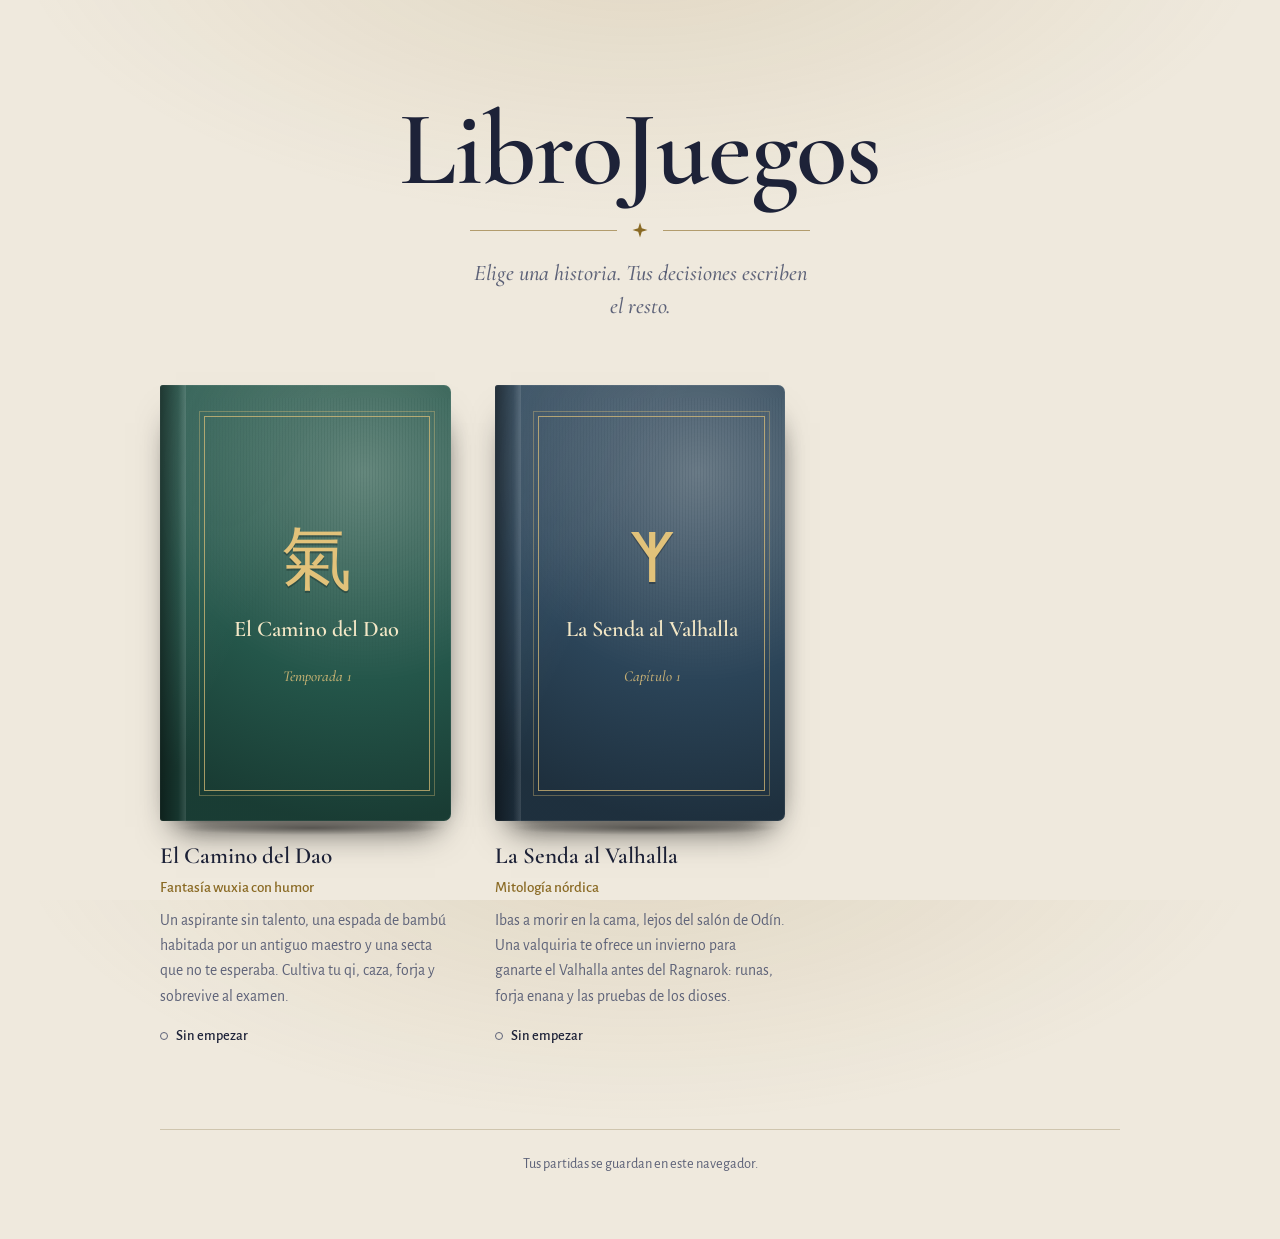
==== index.html @ 54825c0a "Acción automática: Archivos descomprimidos" ====
<!DOCTYPE html>
<html lang="es">
<head>
<meta charset="utf-8">
<meta name="viewport" content="width=device-width, initial-scale=1, viewport-fit=cover">
<title>LibroJuegos</title>
<meta name="description" content="Biblioteca de aventuras de texto interactivas.">
<link rel="icon" href="data:image/svg+xml,<svg xmlns='http://www.w3.org/2000/svg' viewBox='0 0 100 100'><text y='.9em' font-size='90'>📖</text></svg>">
<link rel="preconnect" href="https://fonts.googleapis.com">
<link rel="preconnect" href="https://fonts.gstatic.com" crossorigin>
<link rel="stylesheet" href="https://fonts.googleapis.com/css2?family=Cormorant+Garamond:ital,wght@0,500;0,600;1,500&family=Alegreya+Sans:wght@400;500;700&family=Ma+Shan+Zheng&family=Uncial+Antiqua&family=Noto+Sans+Runic&display=swap">
<style>
:root{
  --fondo:#141a2e;      /* noche índigo */
  --fondo2:#1b2340;
  --texto:#ece4d2;      /* papel */
  --tenue:#9298ad;
  --oro:#c9a75b;        /* dorado de encuadernación */
  --papel:#e9dfc8;
  --linea:#2c3558;
  box-sizing:border-box;
  padding-top:env(safe-area-inset-top,0px);
  padding-bottom:env(safe-area-inset-bottom,0px);
}
@media (prefers-color-scheme:light){
  :root:not([data-theme="dark"]){
    --fondo:#efe9dd;--fondo2:#e5ddcc;--texto:#1d2238;--tenue:#5d6278;
    --oro:#8a6a24;--papel:#fbf7ee;--linea:#cfc5ae;
  }
}
:root[data-theme="dark"]{--fondo:#141a2e;--fondo2:#1b2340;--texto:#ece4d2;--tenue:#9298ad;--oro:#c9a75b;--papel:#e9dfc8;--linea:#2c3558}
html{height:100%;scroll-padding-top:env(safe-area-inset-top,0px)}
*,*::before,*::after{box-sizing:border-box}
body{
  margin:0;min-height:100%;
  background:
    radial-gradient(900px 420px at 50% -8%,color-mix(in srgb,var(--oro) 14%,transparent),transparent 70%),
    var(--fondo);
  color:var(--texto);
  font:400 1.0625rem/1.6 "Alegreya Sans",system-ui,sans-serif;
  -webkit-font-smoothing:antialiased;
}
main{max-width:1040px;margin:0 auto;padding:0 clamp(18px,4vw,40px) 64px}

/* ---------- Cabecera ---------- */
header{text-align:center;padding:clamp(48px,11vh,110px) 0 clamp(36px,7vh,64px)}
h1{
  margin:0;
  font:600 clamp(3.2rem,11vw,6.6rem)/.95 "Cormorant Garamond",Georgia,serif;
  letter-spacing:-.01em;
  color:var(--texto);
}
.filete{
  display:flex;align-items:center;justify-content:center;gap:14px;
  margin:22px auto 18px;max-width:340px;color:var(--oro);
}
.filete::before,.filete::after{content:"";flex:1;height:1px;background:currentColor;opacity:.6}
.filete svg{width:18px;height:18px;flex:none}
.lema{
  margin:0 auto;max-width:34ch;
  font:italic 500 clamp(1.15rem,2.6vw,1.4rem)/1.45 "Cormorant Garamond",Georgia,serif;
  color:var(--tenue);
}

/* ---------- Estantería ---------- */
.estante{
  list-style:none;margin:0;padding:0;
  display:grid;gap:clamp(36px,5vw,56px) clamp(24px,4vw,44px);
  grid-template-columns:repeat(auto-fill,minmax(210px,1fr));
}
.estante>li{display:flex}
.libro{
  display:flex;flex-direction:column;width:100%;
  color:inherit;text-decoration:none;border-radius:6px;
}
.libro:focus-visible{outline:2px solid var(--oro);outline-offset:8px}

/* Volumen 3D: hojas detrás, tapa delante */
.volumen{position:relative;aspect-ratio:2/3;perspective:1400px;margin-bottom:22px}
.volumen::before{ /* bloque de hojas */
  content:"";position:absolute;inset:3% 0 3% 4%;
  border-radius:2px 5px 5px 2px;
  background:repeating-linear-gradient(90deg,var(--papel) 0 2px,color-mix(in srgb,var(--papel) 82%,#000) 2px 3px);
  box-shadow:0 18px 30px -14px rgba(0,0,0,.55);
}
.volumen::after{ /* sombra en la balda */
  content:"";position:absolute;left:6%;right:2%;bottom:-14px;height:14px;
  background:radial-gradient(closest-side,rgba(0,0,0,.4),transparent);
}
.tapa{
  --c:#2f4a6b;
  position:absolute;inset:0;
  border-radius:3px 7px 7px 3px;
  background:
    linear-gradient(115deg,rgba(255,255,255,.10),transparent 40%),
    radial-gradient(120% 80% at 70% 20%,color-mix(in srgb,var(--c) 70%,#fff 10%),var(--c) 60%,color-mix(in srgb,var(--c) 70%,#000));
  color:#f1e6c8;
  transform-origin:left center;
  transition:transform .55s cubic-bezier(.2,.7,.2,1),box-shadow .55s;
  box-shadow:0 22px 34px -16px rgba(0,0,0,.7),inset 0 0 0 1px rgba(255,255,255,.06);
  overflow:hidden;
}
.tapa .portada{position:absolute;inset:0;width:100%;height:100%;object-fit:cover}
.lomo{
  position:absolute;left:0;top:0;bottom:0;width:9%;
  background:linear-gradient(90deg,rgba(0,0,0,.45),rgba(0,0,0,.12) 70%,rgba(255,255,255,.12));
}
.marco{
  position:absolute;inset:7% 7% 7% 15%;
  border:1px solid color-mix(in srgb,#e2c27a 70%,transparent);
  outline:1px solid color-mix(in srgb,#e2c27a 35%,transparent);outline-offset:4px;
  display:flex;flex-direction:column;align-items:center;justify-content:center;
  text-align:center;padding:10% 8%;gap:8%;
}
.emblema{
  font:400 clamp(3rem,9vw,4.4rem)/1 "Ma Shan Zheng","Noto Sans Runic","Cormorant Garamond",serif;
  color:#e2c27a;text-shadow:0 2px 0 rgba(0,0,0,.25);
}
.t-titulo{
  font:600 clamp(1.15rem,2.4vw,1.4rem)/1.15 "Cormorant Garamond",Georgia,serif;
  color:#f3e7c6;text-wrap:balance;
}
.t-sub{font:italic 500 .95rem/1.3 "Cormorant Garamond",Georgia,serif;color:#e2c27a;opacity:.85}

.libro:hover .tapa,.libro:focus-visible .tapa{
  transform:rotateY(-22deg);
  box-shadow:14px 22px 34px -14px rgba(0,0,0,.7),inset 0 0 0 1px rgba(255,255,255,.06);
}

/* Ficha bajo el libro */
.ficha h2{margin:0 0 6px;font:600 1.45rem/1.15 "Cormorant Garamond",Georgia,serif}
.ficha .genero{margin:0 0 8px;color:var(--oro);font-weight:500;font-size:.95rem}
.ficha .resumen{margin:0 0 12px;color:var(--tenue);font-size:.98rem;max-width:42ch}
.estado{
  display:inline-flex;align-items:center;gap:8px;margin:0;
  font-size:.9rem;font-weight:500;color:var(--texto);
}
.estado::before{content:"";width:8px;height:8px;border-radius:50%;border:1.5px solid var(--tenue)}
.estado.en-curso::before{background:var(--oro);border-color:var(--oro)}

/* En preparación */
.libro.inactivo{cursor:default}
.libro.inactivo .tapa{filter:grayscale(.85) brightness(.75)}
.libro.inactivo .ficha h2,.libro.inactivo .ficha .genero{color:var(--tenue)}

.vacio{text-align:center;color:var(--tenue);padding:40px 0}

footer{
  margin-top:clamp(56px,9vh,96px);padding-top:22px;border-top:1px solid var(--linea);
  text-align:center;color:var(--tenue);font-size:.9rem;
}

/* Entrada: los libros se colocan en la estantería una sola vez */
@keyframes colocar{from{opacity:0;transform:translateY(18px)}}
.estante>li{animation:colocar .7s cubic-bezier(.2,.7,.2,1) both;animation-delay:calc(var(--i,0) * 90ms + 150ms)}
@media (prefers-reduced-motion:reduce){
  .estante>li{animation:none}
  .tapa{transition:none}
  .libro:hover .tapa,.libro:focus-visible .tapa{transform:none}
}
@media (max-width:480px){
  .estante{grid-template-columns:repeat(2,1fr);gap:32px 18px}
  .ficha h2{font-size:1.2rem}
  .ficha .resumen{font-size:.92rem}
}
</style>
</head>
<body>
<main>
  <header>
    <h1>LibroJuegos</h1>
    <div class="filete" aria-hidden="true">
      <svg viewBox="0 0 24 24" fill="currentColor"><path d="M12 2l2.4 7.6L22 12l-7.6 2.4L12 22l-2.4-7.6L2 12l7.6-2.4z"/></svg>
    </div>
    <p class="lema">Elige una historia. Tus decisiones escriben el resto.</p>
  </header>

  <ul class="estante" id="estante" aria-label="Historias disponibles"></ul>

  <footer>Tus partidas se guardan en este navegador.</footer>
</main>

<script>
/* ============================================================
   CATÁLOGO DE LIBROJUEGOS
   Para añadir una historia nueva:
   1. Crea su carpeta junto a "Camino-Dao" (p. ej. "La-Torre-Hueca/index.html").
   2. Copia un bloque de abajo y cambia los datos.
   Campos:
     carpeta     → nombre exacto de la carpeta (se abre carpeta/index.html)
     titulo      → título en la portada y en la ficha
     subtitulo   → línea pequeña bajo el título de la portada (opcional)
     genero      → texto corto bajo el título de la ficha
     resumen     → una o dos frases
     emblema     → símbolo grande de la portada (un carácter o emoji)
     color       → color de la tapa (hex)
     portada     → imagen opcional, ruta relativa (sustituye al diseño de tapa)
     guardado    → clave de localStorage de la partida (opcional)
     progreso    → función que recibe la partida guardada y devuelve un texto (opcional)
     proximamente→ true para mostrarla en la estantería sin enlace
   ============================================================ */
const LIBROS = [
  {
    carpeta: 'Camino-Dao',
    titulo: 'El Camino del Dao',
    subtitulo: 'Temporada 1',
    genero: 'Fantasía wuxia con humor',
    resumen: 'Un aspirante sin talento, una espada de bambú habitada por un antiguo maestro y una secta que no te esperaba. Cultiva tu qi, caza, forja y sobrevive al examen.',
    emblema: '氣',
    color: '#24564a',
    guardado: 'qi-silente-v2',
    progreso: s => s && s.dia ? `Partida en curso: día ${s.dia}` : 'Partida en curso'
  },
  {
    carpeta: 'Senda-Valhalla',
    titulo: 'La Senda al Valhalla',
    subtitulo: 'Capítulo 1',
    genero: 'Mitología nórdica',
    resumen: 'Ibas a morir en la cama, lejos del salón de Odín. Una valquiria te ofrece un invierno para ganarte el Valhalla antes del Ragnarok: runas, forja enana y las pruebas de los dioses.',
    emblema: 'ᛉ',
    color: '#2b4458',
    guardado: 'senda-valhalla-v1',
    progreso: s => s && s.nom ? `Partida en curso: ${s.nom}, día ${s.dia}` : 'Partida en curso',
  },
  // {
  //   carpeta: 'Otra-Historia',
  //   titulo: 'Título de la nueva historia',
  //   subtitulo: 'Libro 1',
  //   genero: 'Misterio',
  //   resumen: 'Breve descripción.',
  //   emblema: '✦',
  //   color: '#5a2b3a',
  //   proximamente: true
  // },
];

function leerPartida(clave){
  if(!clave) return null;
  try{
    const s = localStorage.getItem(clave);
    return s ? JSON.parse(s) : null;
  }catch(e){ return null; }
}

function esc(t){
  return String(t ?? '').replace(/[&<>"']/g, c => ({'&':'&amp;','<':'&lt;','>':'&gt;','"':'&quot;',"'":'&#39;'}[c]));
}

function pintar(){
  const estante = document.getElementById('estante');
  if(!LIBROS.length){
    estante.outerHTML = '<p class="vacio">Aún no hay historias. Añade la primera en el catálogo de este archivo.</p>';
    return;
  }
  estante.innerHTML = LIBROS.map((l, i) => {
    const partida = l.proximamente ? null : leerPartida(l.guardado);
    let estado;
    if(l.proximamente) estado = '<p class="estado">En preparación</p>';
    else if(partida){
      let txt = 'Partida en curso';
      try{ if(l.progreso) txt = l.progreso(partida); }catch(e){}
      estado = `<p class="estado en-curso">${esc(txt)}</p>`;
    }
    else estado = '<p class="estado">Sin empezar</p>';

    const tapa = `
      <div class="volumen" aria-hidden="true">
        <div class="tapa" style="--c:${esc(l.color || '#2f4a6b')}">
          ${l.portada ? `<img class="portada" src="${esc(l.portada)}" alt="">` : `
          <span class="lomo"></span>
          <div class="marco">
            <span class="emblema">${esc(l.emblema || '✦')}</span>
            <span class="t-titulo">${esc(l.titulo)}</span>
            ${l.subtitulo ? `<span class="t-sub">${esc(l.subtitulo)}</span>` : ''}
          </div>`}
        </div>
      </div>`;
    const ficha = `
      <div class="ficha">
        <h2>${esc(l.titulo)}</h2>
        ${l.genero ? `<p class="genero">${esc(l.genero)}</p>` : ''}
        ${l.resumen ? `<p class="resumen">${esc(l.resumen)}</p>` : ''}
        ${estado}
      </div>`;

    return l.proximamente
      ? `<li style="--i:${i}"><div class="libro inactivo" aria-disabled="true">${tapa}${ficha}</div></li>`
      : `<li style="--i:${i}"><a class="libro" href="${encodeURI(l.carpeta)}/index.html">${tapa}${ficha}</a></li>`;
  }).join('');
}

pintar();
/* Al volver con el botón Atrás, refresca el estado de las partidas */
window.addEventListener('pageshow', e => { if(e.persisted) pintar(); });
</script>
</body>
</html>
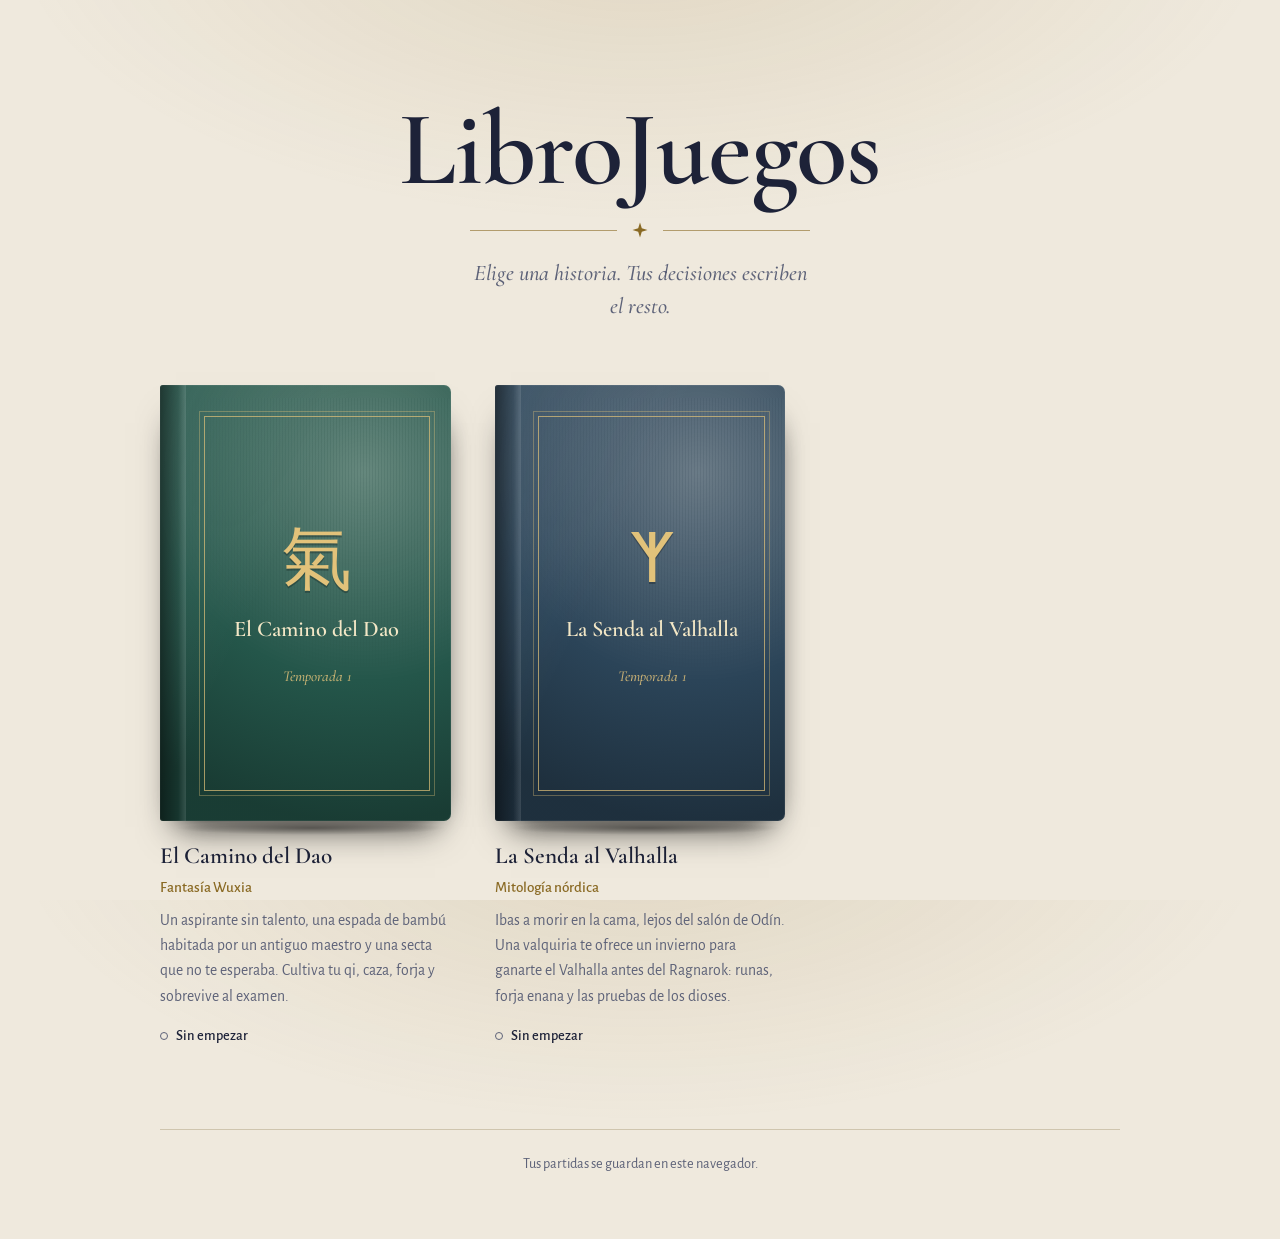
==== commit 4ee4e5c9: "Update genre and subtitle in index.html" ====
--- a/index.html
+++ b/index.html
@@ -204,17 +204,17 @@
     carpeta: 'Camino-Dao',
     titulo: 'El Camino del Dao',
     subtitulo: 'Temporada 1',
-    genero: 'Fantasía wuxia con humor',
+    genero: 'Fantasía Wuxia',
     resumen: 'Un aspirante sin talento, una espada de bambú habitada por un antiguo maestro y una secta que no te esperaba. Cultiva tu qi, caza, forja y sobrevive al examen.',
     emblema: '氣',
     color: '#24564a',
-    guardado: 'qi-silente-v2',
+    guardado: 'camino-dao-v1',
     progreso: s => s && s.dia ? `Partida en curso: día ${s.dia}` : 'Partida en curso'
   },
   {
     carpeta: 'Senda-Valhalla',
     titulo: 'La Senda al Valhalla',
-    subtitulo: 'Capítulo 1',
+    subtitulo: 'Temporada 1',
     genero: 'Mitología nórdica',
     resumen: 'Ibas a morir en la cama, lejos del salón de Odín. Una valquiria te ofrece un invierno para ganarte el Valhalla antes del Ragnarok: runas, forja enana y las pruebas de los dioses.',
     emblema: 'ᛉ',
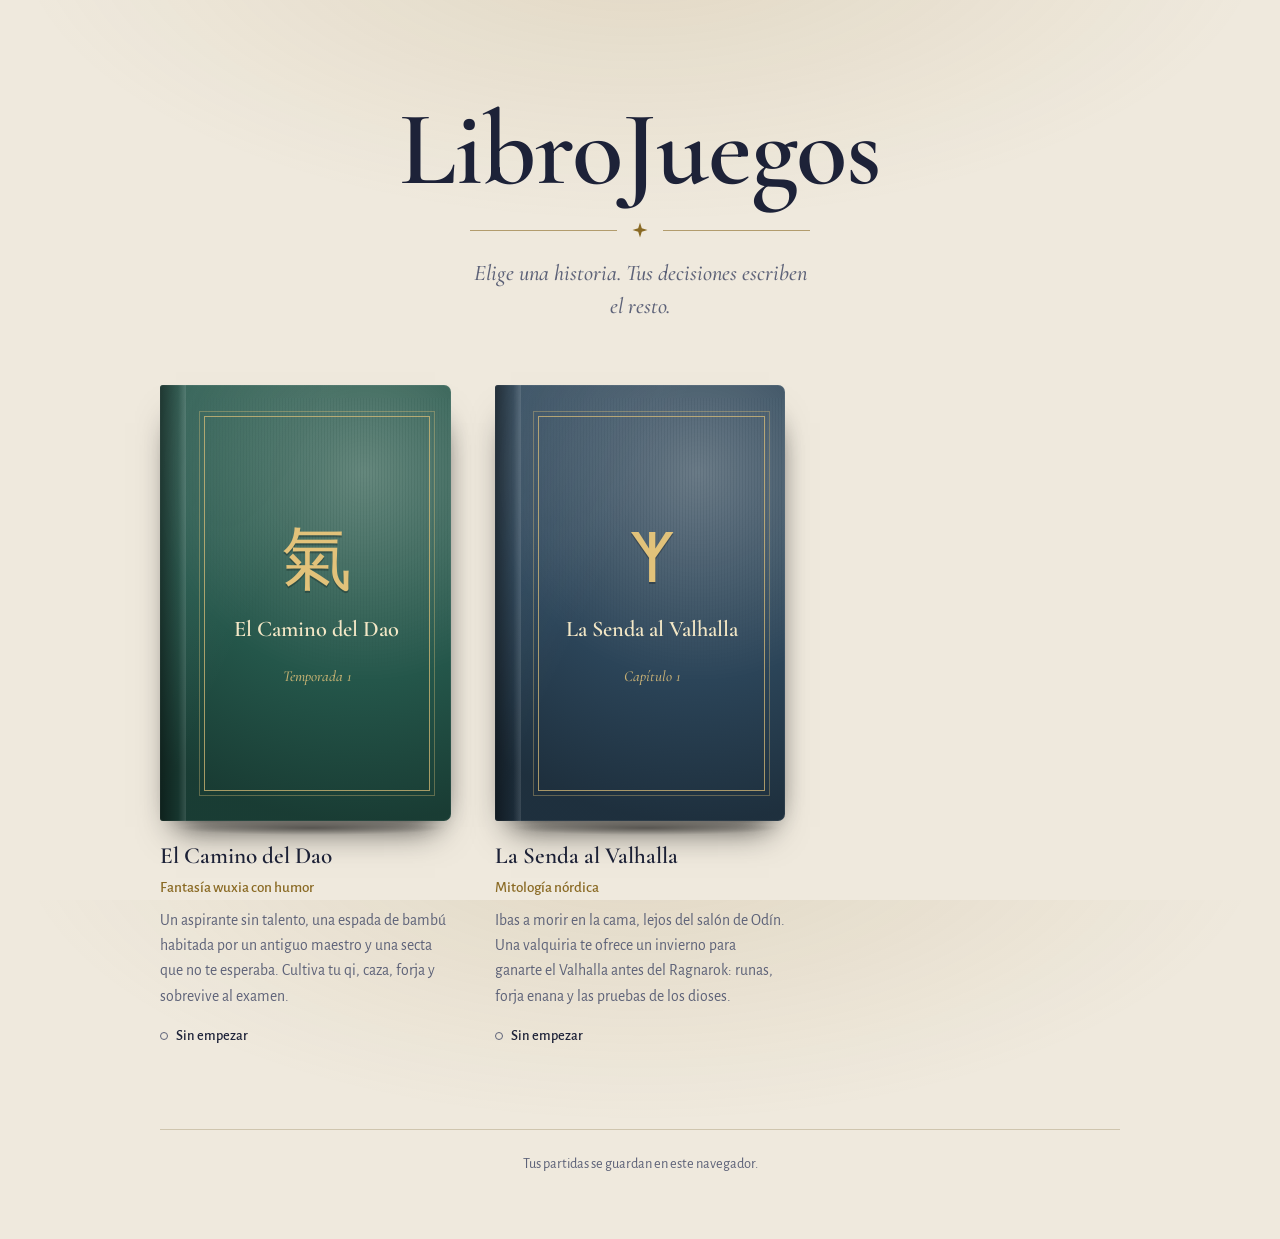
==== commit 4fba3474: "Acción automática: Archivos descomprimidos" ====
--- a/index.html
+++ b/index.html
@@ -204,7 +204,7 @@
     carpeta: 'Camino-Dao',
     titulo: 'El Camino del Dao',
     subtitulo: 'Temporada 1',
-    genero: 'Fantasía Wuxia',
+    genero: 'Fantasía wuxia con humor',
     resumen: 'Un aspirante sin talento, una espada de bambú habitada por un antiguo maestro y una secta que no te esperaba. Cultiva tu qi, caza, forja y sobrevive al examen.',
     emblema: '氣',
     color: '#24564a',
@@ -214,7 +214,7 @@
   {
     carpeta: 'Senda-Valhalla',
     titulo: 'La Senda al Valhalla',
-    subtitulo: 'Temporada 1',
+    subtitulo: 'Capítulo 1',
     genero: 'Mitología nórdica',
     resumen: 'Ibas a morir en la cama, lejos del salón de Odín. Una valquiria te ofrece un invierno para ganarte el Valhalla antes del Ragnarok: runas, forja enana y las pruebas de los dioses.',
     emblema: 'ᛉ',
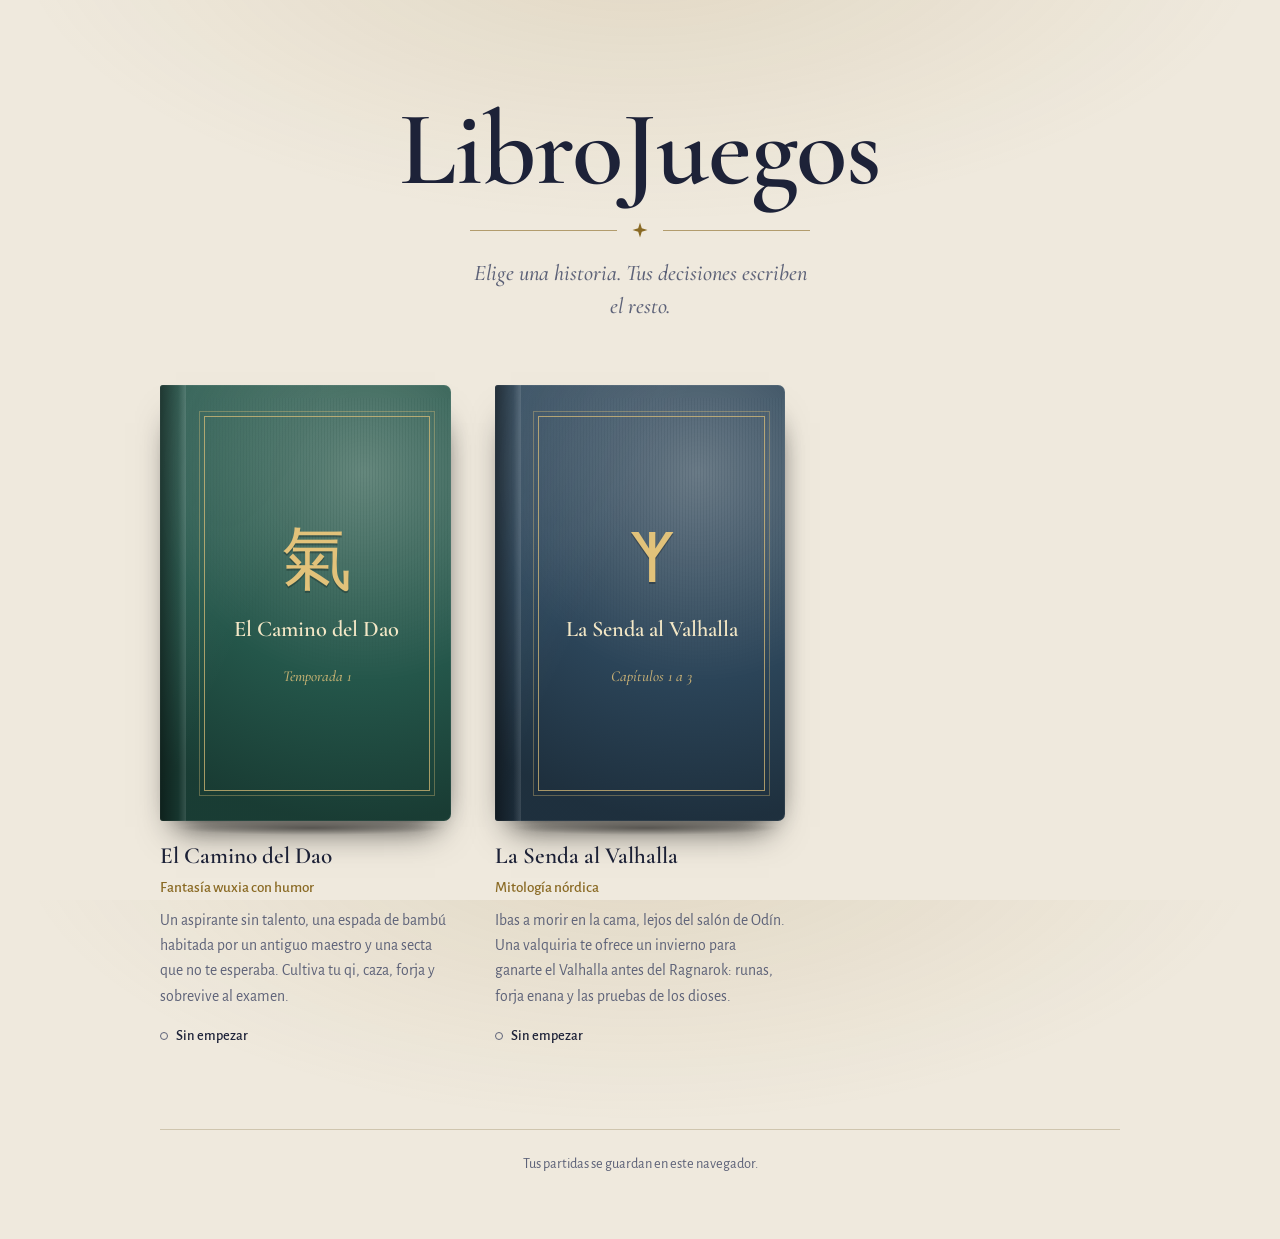
==== commit 749dd7fb: "Acción automática: Archivos descomprimidos" ====
--- a/index.html
+++ b/index.html
@@ -214,7 +214,7 @@
   {
     carpeta: 'Senda-Valhalla',
     titulo: 'La Senda al Valhalla',
-    subtitulo: 'Capítulo 1',
+    subtitulo: 'Capítulos 1 a 3',
     genero: 'Mitología nórdica',
     resumen: 'Ibas a morir en la cama, lejos del salón de Odín. Una valquiria te ofrece un invierno para ganarte el Valhalla antes del Ragnarok: runas, forja enana y las pruebas de los dioses.',
     emblema: 'ᛉ',
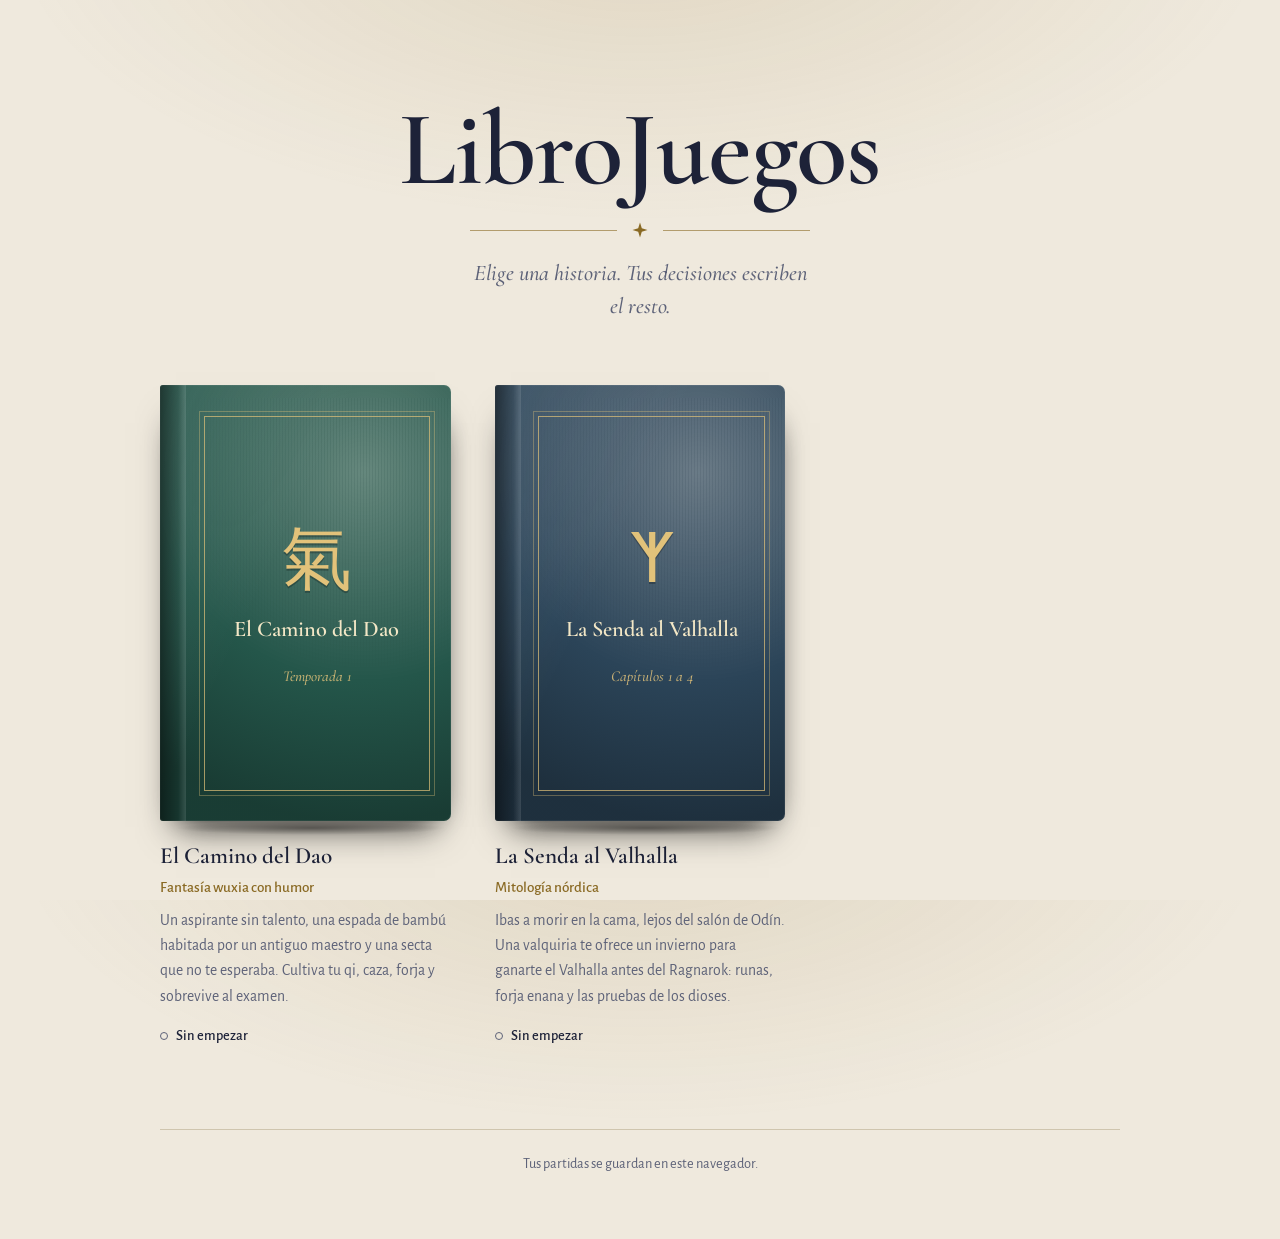
==== commit 642633ba: "Acción automática: Archivos descomprimidos" ====
--- a/index.html
+++ b/index.html
@@ -214,7 +214,7 @@
   {
     carpeta: 'Senda-Valhalla',
     titulo: 'La Senda al Valhalla',
-    subtitulo: 'Capítulos 1 a 3',
+    subtitulo: 'Capítulos 1 a 4',
     genero: 'Mitología nórdica',
     resumen: 'Ibas a morir en la cama, lejos del salón de Odín. Una valquiria te ofrece un invierno para ganarte el Valhalla antes del Ragnarok: runas, forja enana y las pruebas de los dioses.',
     emblema: 'ᛉ',
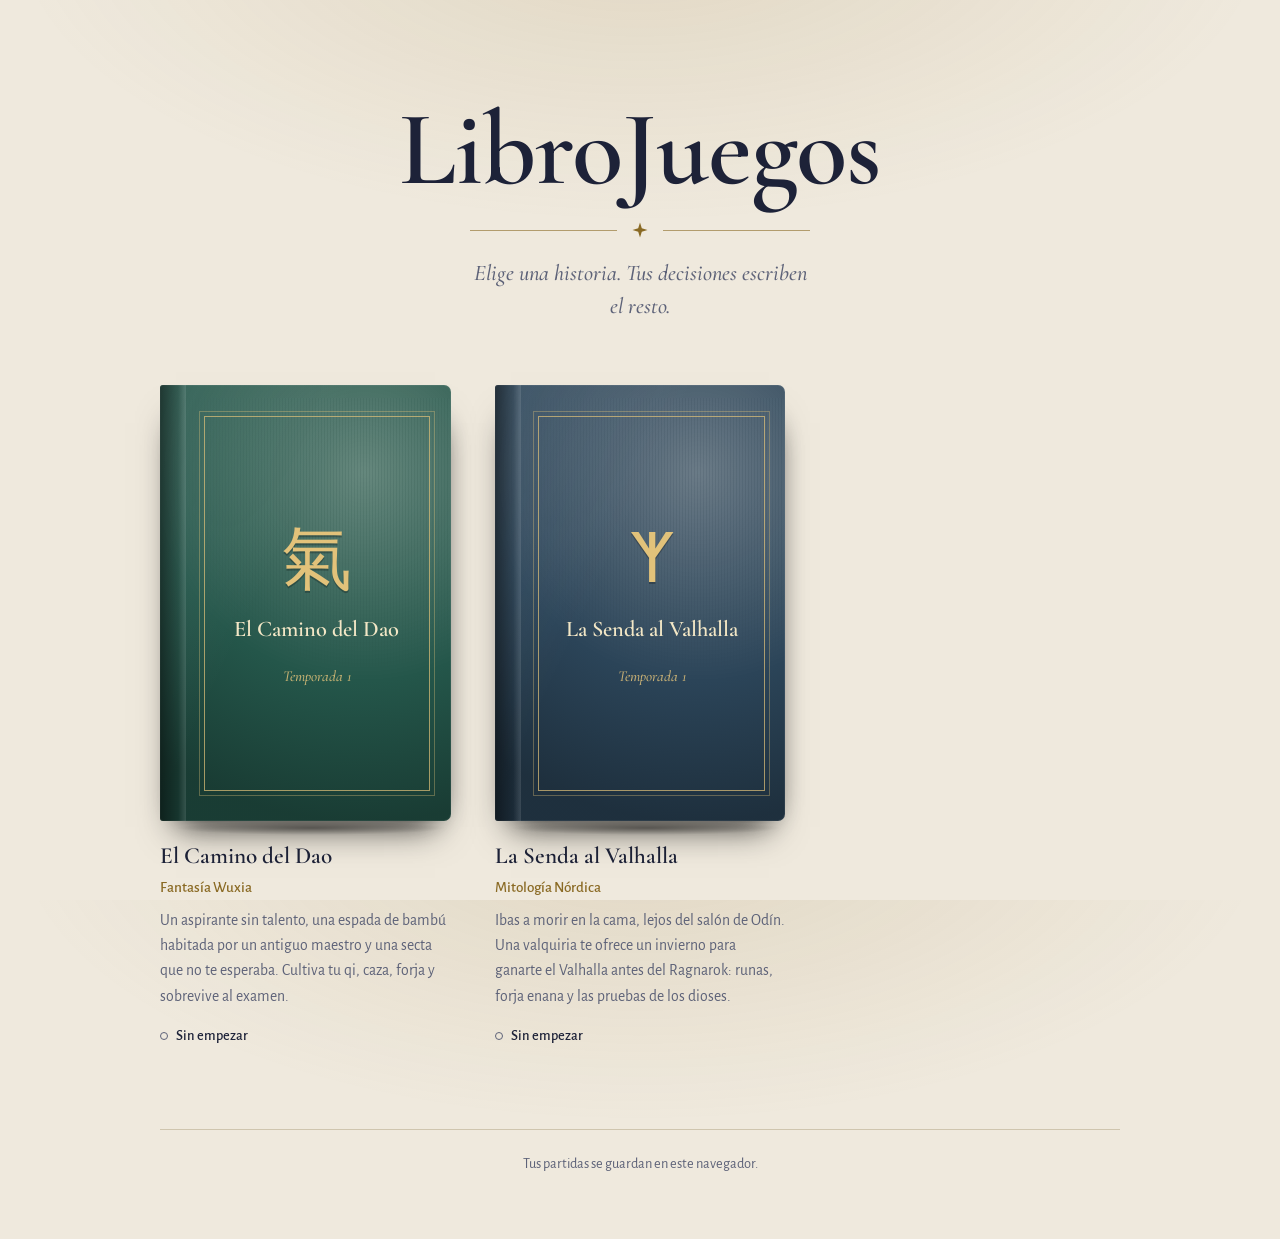
==== commit 644e07e1: "Update index.html" ====
--- a/index.html
+++ b/index.html
@@ -204,7 +204,7 @@
     carpeta: 'Camino-Dao',
     titulo: 'El Camino del Dao',
     subtitulo: 'Temporada 1',
-    genero: 'Fantasía wuxia con humor',
+    genero: 'Fantasía Wuxia',
     resumen: 'Un aspirante sin talento, una espada de bambú habitada por un antiguo maestro y una secta que no te esperaba. Cultiva tu qi, caza, forja y sobrevive al examen.',
     emblema: '氣',
     color: '#24564a',
@@ -214,8 +214,8 @@
   {
     carpeta: 'Senda-Valhalla',
     titulo: 'La Senda al Valhalla',
-    subtitulo: 'Capítulos 1 a 4',
-    genero: 'Mitología nórdica',
+    subtitulo: 'Temporada 1',
+    genero: 'Mitología Nórdica',
     resumen: 'Ibas a morir en la cama, lejos del salón de Odín. Una valquiria te ofrece un invierno para ganarte el Valhalla antes del Ragnarok: runas, forja enana y las pruebas de los dioses.',
     emblema: 'ᛉ',
     color: '#2b4458',
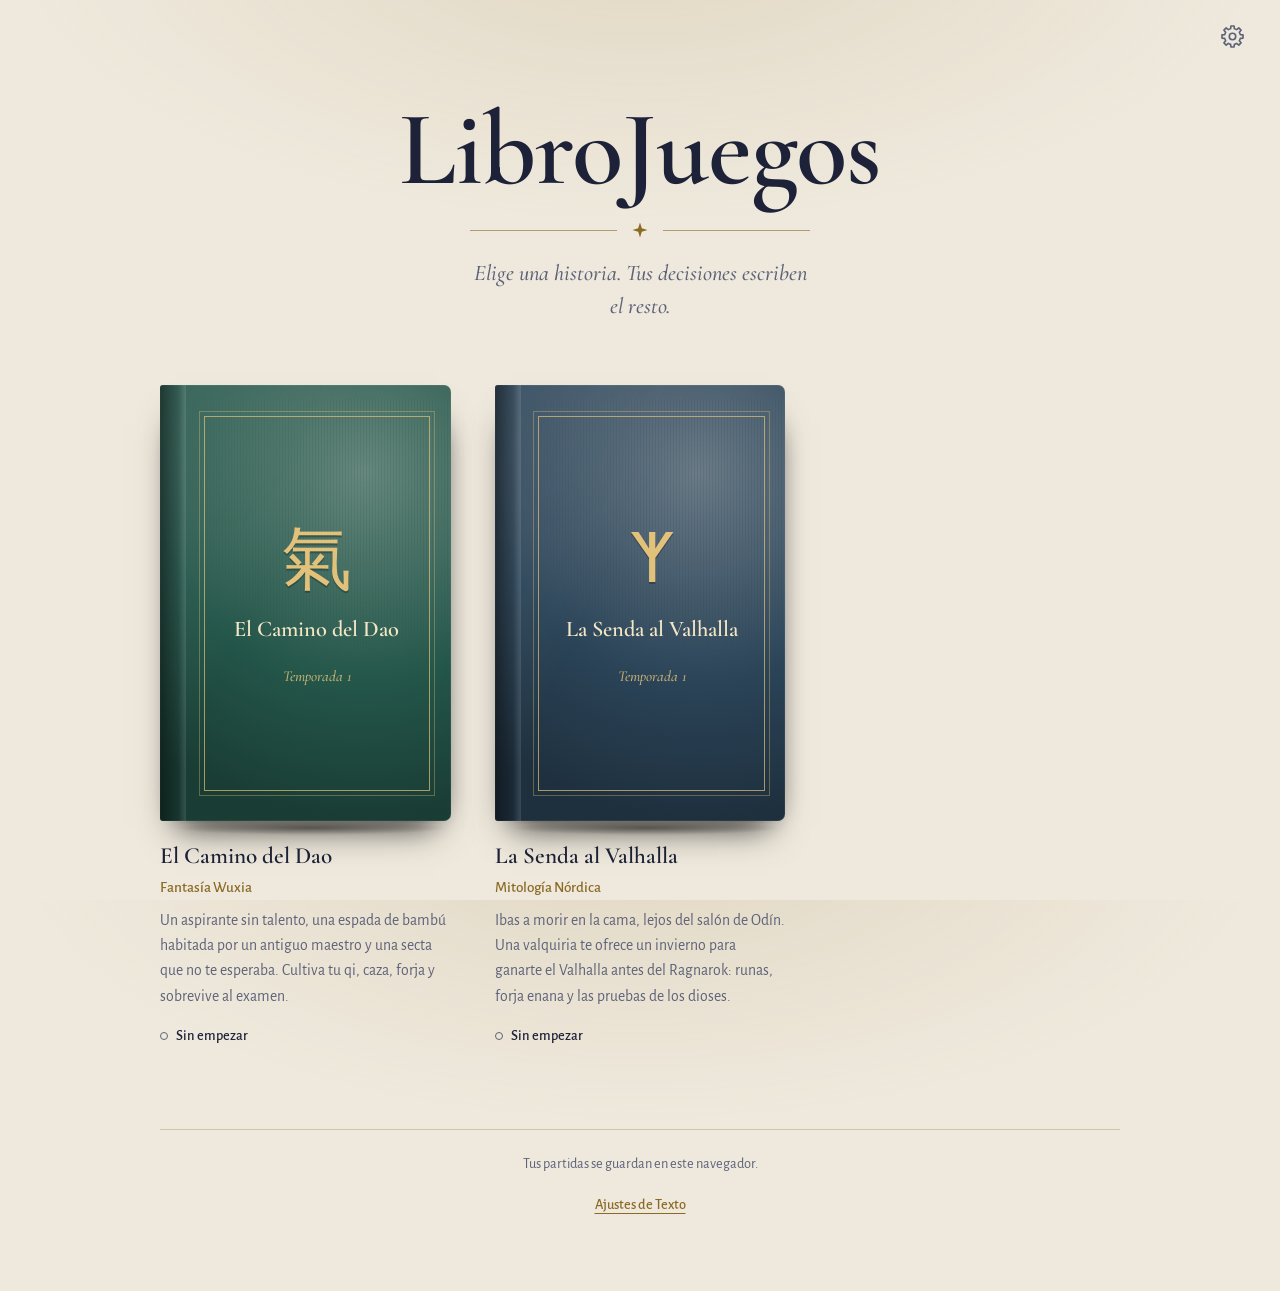
==== commit 46edda44: "Acción automática: Archivos descomprimidos" ====
--- a/index.html
+++ b/index.html
@@ -8,7 +8,8 @@
 <link rel="icon" href="data:image/svg+xml,<svg xmlns='http://www.w3.org/2000/svg' viewBox='0 0 100 100'><text y='.9em' font-size='90'>📖</text></svg>">
 <link rel="preconnect" href="https://fonts.googleapis.com">
 <link rel="preconnect" href="https://fonts.gstatic.com" crossorigin>
-<link rel="stylesheet" href="https://fonts.googleapis.com/css2?family=Cormorant+Garamond:ital,wght@0,500;0,600;1,500&family=Alegreya+Sans:wght@400;500;700&family=Ma+Shan+Zheng&family=Uncial+Antiqua&family=Noto+Sans+Runic&display=swap">
+<link rel="stylesheet" href="https://fonts.googleapis.com/css2?family=Cormorant+Garamond:ital,wght@0,500;0,600;1,500&family=Alegreya:ital,wght@0,400;0,500;1,400&family=Alegreya+Sans:wght@400;500;700&family=Ma+Shan+Zheng&family=Uncial+Antiqua&family=Noto+Sans+Runic&display=swap">
+<script src="comun/ajustes.js"></script>
 <style>
 :root{
   --fondo:#141a2e;      /* noche índigo */
@@ -18,6 +19,8 @@
   --oro:#c9a75b;        /* dorado de encuadernación */
   --papel:#e9dfc8;
   --linea:#2c3558;
+  --f-texto:"Alegreya",Georgia,serif;                 /* lectura (los ajustes la sustituyen) */
+  --f-ui:"Alegreya Sans",system-ui,sans-serif;       /* interfaz (los ajustes la sustituyen) */
   box-sizing:border-box;
   padding-top:env(safe-area-inset-top,0px);
   padding-bottom:env(safe-area-inset-bottom,0px);
@@ -32,12 +35,12 @@
 html{height:100%;scroll-padding-top:env(safe-area-inset-top,0px)}
 *,*::before,*::after{box-sizing:border-box}
 body{
-  margin:0;min-height:100%;
+  margin:0;min-height:100%;position:relative;
   background:
     radial-gradient(900px 420px at 50% -8%,color-mix(in srgb,var(--oro) 14%,transparent),transparent 70%),
     var(--fondo);
   color:var(--texto);
-  font:400 1.0625rem/1.6 "Alegreya Sans",system-ui,sans-serif;
+  font:400 1.0625rem/1.6 var(--f-ui);
   -webkit-font-smoothing:antialiased;
 }
 main{max-width:1040px;margin:0 auto;padding:0 clamp(18px,4vw,40px) 64px}
@@ -46,7 +49,8 @@
 header{text-align:center;padding:clamp(48px,11vh,110px) 0 clamp(36px,7vh,64px)}
 h1{
   margin:0;
-  font:600 clamp(3.2rem,11vw,6.6rem)/.95 "Cormorant Garamond",Georgia,serif;
+  /* el tope en vw evita que el título se salga de pantallas estrechas con texto grande */
+  font:600 min(clamp(3.2rem,11vw,6.6rem),15vw)/.95 "Cormorant Garamond",Georgia,serif;
   letter-spacing:-.01em;
   color:var(--texto);
 }
@@ -149,6 +153,27 @@
   margin-top:clamp(56px,9vh,96px);padding-top:22px;border-top:1px solid var(--linea);
   text-align:center;color:var(--tenue);font-size:.9rem;
 }
+footer p{margin:0}
+
+/* ---------- Ajustes de texto: enlace del pie y engranaje ---------- */
+.enlace-aj{
+  margin:8px 0 0;padding:10px 12px;min-height:44px;
+  background:none;border:0;border-radius:6px;cursor:pointer;
+  font:inherit;font-weight:500;color:var(--oro);
+  text-decoration:underline;text-underline-offset:4px;text-decoration-thickness:1px;
+}
+.enlace-aj:hover{color:var(--texto)}
+.enlace-aj:focus-visible,.aj-icono:focus-visible{outline:2px solid var(--oro);outline-offset:2px}
+.aj-icono{
+  position:absolute;top:14px;right:clamp(10px,3vw,26px);z-index:5;
+  display:grid;place-items:center;width:44px;height:44px;padding:0;
+  background:none;border:1px solid transparent;border-radius:50%;
+  color:var(--tenue);cursor:pointer;
+  transition:color .2s,border-color .2s;
+}
+.aj-icono:hover{color:var(--oro);border-color:var(--linea)}
+.aj-icono svg{width:25px;height:25px;transition:transform .6s cubic-bezier(.2,.7,.2,1)}
+.aj-icono:hover svg{transform:rotate(60deg)}
 
 /* Entrada: los libros se colocan en la estantería una sola vez */
 @keyframes colocar{from{opacity:0;transform:translateY(18px)}}
@@ -157,15 +182,24 @@
   .estante>li{animation:none}
   .tapa{transition:none}
   .libro:hover .tapa,.libro:focus-visible .tapa{transform:none}
+  .aj-icono svg{transition:none}
+  .aj-icono:hover svg{transform:none}
 }
 @media (max-width:480px){
   .estante{grid-template-columns:repeat(2,1fr);gap:32px 18px}
   .ficha h2{font-size:1.2rem}
   .ficha .resumen{font-size:.92rem}
+  /* Con texto «Muy grande» o «Enorme», dos columnas quedan demasiado estrechas */
+  html[data-tam="3"] .estante,html[data-tam="4"] .estante{grid-template-columns:1fr}
+  html[data-tam="3"] .estante>li,html[data-tam="4"] .estante>li{justify-content:center}
+  html[data-tam="3"] .libro,html[data-tam="4"] .libro{max-width:320px}
 }
 </style>
 </head>
 <body>
+<button type="button" class="aj-icono" data-ajustes aria-label="Ajustes de texto" title="Ajustes de texto">
+  <svg viewBox="0 0 24 24" fill="none" stroke="currentColor" stroke-width="1.6" stroke-linejoin="round" aria-hidden="true"><path d="M10.20 4.51 L10.49 1.91 L13.51 1.91 L13.80 4.51 A7.7 7.7 0 0 1 16.02 5.43 L18.07 3.80 L20.20 5.93 L18.57 7.98 A7.7 7.7 0 0 1 19.49 10.20 L22.09 10.49 L22.09 13.51 L19.49 13.80 A7.7 7.7 0 0 1 18.57 16.02 L20.20 18.07 L18.07 20.20 L16.02 18.57 A7.7 7.7 0 0 1 13.80 19.49 L13.51 22.09 L10.49 22.09 L10.20 19.49 A7.7 7.7 0 0 1 7.98 18.57 L5.93 20.20 L3.80 18.07 L5.43 16.02 A7.7 7.7 0 0 1 4.51 13.80 L1.91 13.51 L1.91 10.49 L4.51 10.20 A7.7 7.7 0 0 1 5.43 7.98 L3.80 5.93 L5.93 3.80 L7.98 5.43 A7.7 7.7 0 0 1 10.20 4.51 Z"/><circle cx="12" cy="12" r="3.1"/></svg>
+</button>
 <main>
   <header>
     <h1>LibroJuegos</h1>
@@ -177,7 +211,10 @@
 
   <ul class="estante" id="estante" aria-label="Historias disponibles"></ul>
 
-  <footer>Tus partidas se guardan en este navegador.</footer>
+  <footer>
+    <p>Tus partidas se guardan en este navegador.</p>
+    <button type="button" class="enlace-aj" data-ajustes>Ajustes de Texto</button>
+  </footer>
 </main>
 
 <script>
